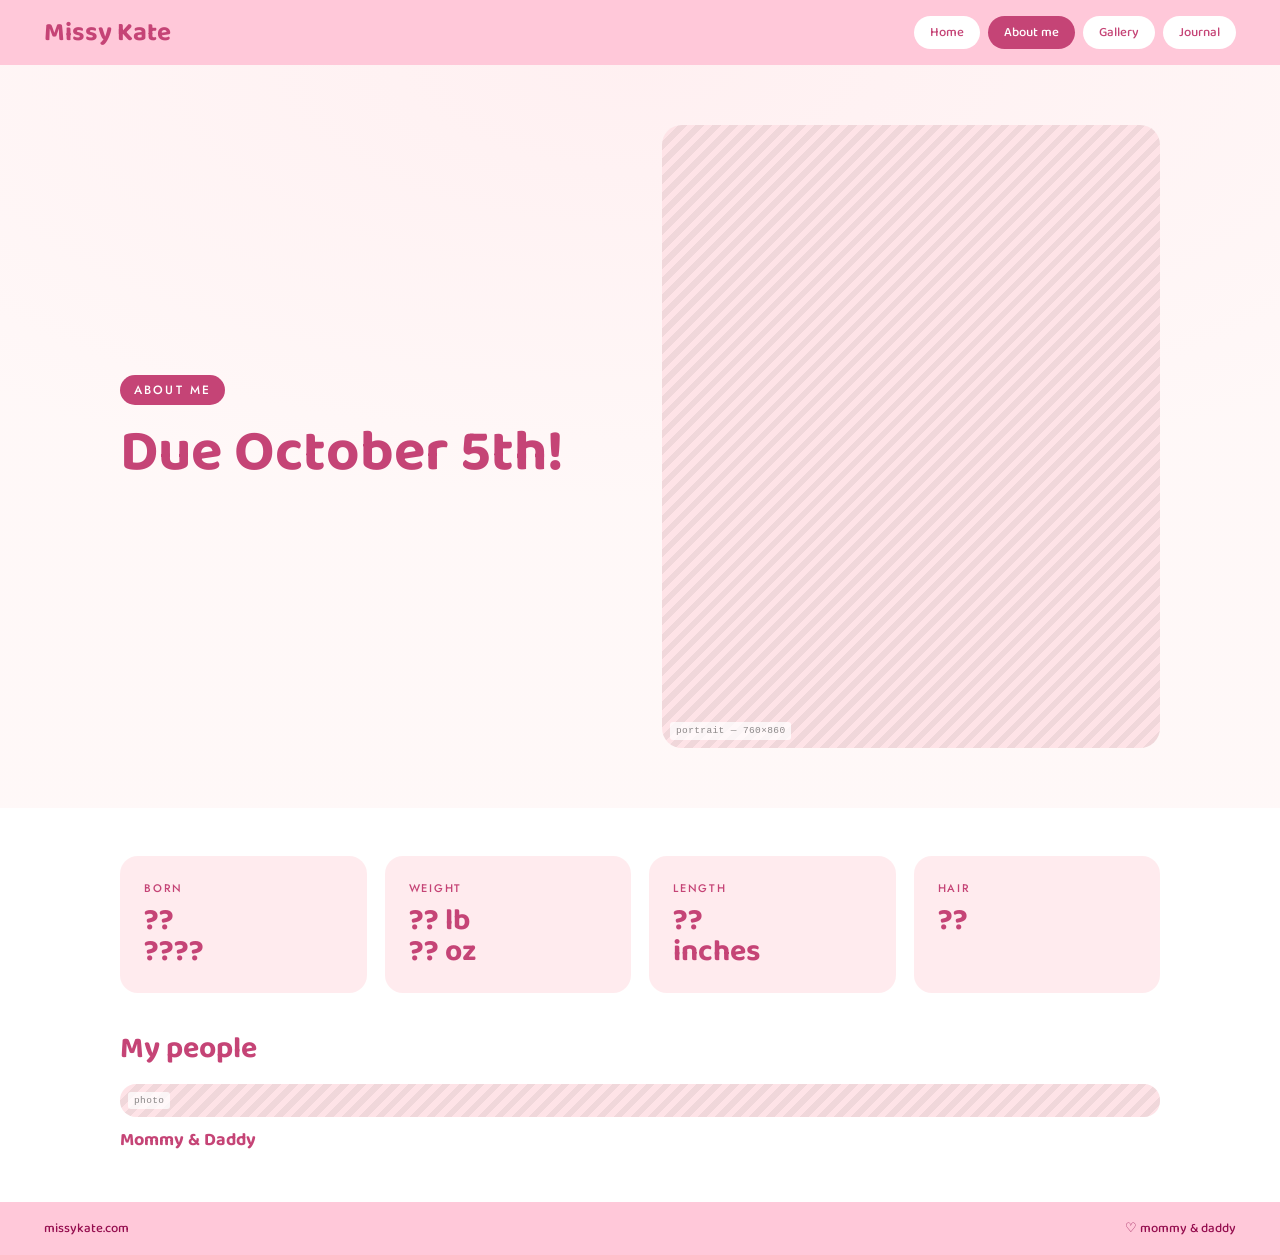
==== about.html @ 22449dd8 "Site upload" ====
<!DOCTYPE html>
<html lang="en">
<head>
<meta charset="utf-8">
<meta name="viewport" content="width=device-width,initial-scale=1">
<title>About me &middot; Missy Kate</title>
<meta name="description" content="Who is Missy Kate?">
<meta name="robots" content="noindex">
<link rel="preconnect" href="https://fonts.googleapis.com">
<link rel="preconnect" href="https://fonts.gstatic.com" crossorigin>
<link href="https://fonts.googleapis.com/css2?family=Baloo+2:wght@500;700&family=Jost:wght@300;400;500&display=swap" rel="stylesheet">
<link rel="stylesheet" href="styles.css">
</head>
<body>
<header class="bar">
<a class="wordmark" href="index.html">Missy Kate</a>
<nav><ul class="nav">
<li><a href="index.html">Home</a></li>
<li><a href="about.html" aria-current="page">About me</a></li>
<li><a href="gallery.html">Gallery</a></li>
<li><a href="journal.html">Journal</a></li>
</ul></nav>
</header>

<section class="wash">
<div class="wrap split">
<div>
<p class="eyebrow">about me</p>
<h1 class="page" style="margin-top:18px">Due October 5th!</h1>
<p class="lede" style="margin-bottom:14px"></p>
<p class="lede"></p>
</div>
<div class="photo lift"><span>portrait &mdash; 760&times;860</span></div>
</div>
</section>

<section class="white">
<div class="wrap stack">
<dl class="stats" style="margin:0">
<div class="stat"><dt>Born</dt><dd>??<br>????</dd></div>
<div class="stat"><dt>Weight</dt><dd>?? lb<br>?? oz</dd></div>
<div class="stat"><dt>Length</dt><dd>??<br>inches</dd></div>
<div class="stat"><dt>Hair</dt><dd>??<br></dd></div>
</dl>
<div class="two">
<div>
<!---
<h2>Things I like</h2>
<ol class="likes">
<li><b>01</b>Being held, by anyone, at all times</li>
<li><b>02</b>Milk, urgently and often</li>
<li><b>03</b>The ceiling fan</li>
<li><b>04</b>Sleeping everywhere except the cot</li>
</ol>
</div> -->
<div>
<h2>My people</h2>
<div class="two" style="margin-top:18px;gap:16px">
<div><div class="photo lift"><span>photo</span></div><h3 style="margin-top:9px;font-size:18px">Mommy &amp; Daddy</h3></div>
<!---<div><div class="photo lift"><span>photo</span></div><h3 style="margin-top:9px;font-size:18px">Grandparents</h3></div> -->
</div>
</div>
</div>
</div>
</section>
<footer class="bar">
<span>missykate.com</span>
<span>&#9825; mommy &amp; daddy</span>
</footer>
</body>
</html>
---- styles.css ----
:root{
  --pink:oklch(.89 .07 0);
  --berry:oklch(.58 .17 0);
  --ink:oklch(.58 .17 0);
  --body:oklch(.44 .03 6);
  --muted:oklch(.58 .17 0);
  --wash:oklch(.97 .02 12);
  --paper:oklch(.985 .008 20);
  --line:oklch(.93 .015 6);
  --card:oklch(.96 .028 8);
  --pad:clamp(20px,5vw,44px);
}
*{box-sizing:border-box}
html{-webkit-text-size-adjust:100%}
body{margin:0;background:var(--paper);color:var(--body);font-family:Jost,system-ui,-apple-system,sans-serif;font-weight:300}
img{display:block;max-width:100%;height:auto}
a{color:var(--berry);text-decoration:none}
a:hover{color:oklch(.45 .16 0)}
h1,h2,h3{font-family:'Baloo 2',system-ui,sans-serif;font-weight:700;color:var(--ink);margin:0}
p{margin:0;text-wrap:pretty}

/* chrome */
.bar{background:var(--pink);padding:16px var(--pad);display:flex;flex-wrap:wrap;gap:14px;align-items:center;justify-content:space-between}
.wordmark{font-family:'Baloo 2',sans-serif;font-weight:700;font-size:clamp(20px,3.4vw,26px);line-height:1;color:var(--berry)}
.nav{display:flex;flex-wrap:wrap;gap:8px;list-style:none;margin:0;padding:0}
.nav a{display:block;font-family:'Baloo 2',sans-serif;font-weight:500;font-size:13px;line-height:1;color:var(--berry);background:#fff;padding:10px 16px;border-radius:999px;transition:background .25s}
.nav a:hover{background:#fff;color:var(--ink)}
.nav a[aria-current=page]{background:var(--berry);color:#fff}
footer.bar{color:oklch(.44 .17 0);font-family:'Baloo 2',sans-serif;font-weight:500;font-size:13px;margin-top:0}
footer.bar a{color:oklch(.44 .17 0);text-decoration:underline}

/* sections */
.wash{background:radial-gradient(120% 90% at 50% 0%,var(--wash) 0%,var(--paper) 65%);padding:clamp(32px,6vw,60px) var(--pad)}
.white{background:#fff;padding:clamp(32px,6vw,48px) var(--pad)}
.wrap{max-width:1040px;margin:0 auto}
.center{text-align:center}
.eyebrow{display:inline-block;font-size:12px;font-weight:500;letter-spacing:.18em;text-transform:uppercase;color:#fff;background:var(--berry);padding:6px 14px;border-radius:999px}
h1.big{font-size:clamp(38px,7vw,78px);line-height:1.02;margin:20px 0 12px;color:var(--berry)}
h1.page{font-size:clamp(34px,6vw,58px);line-height:1.04;margin:0 0 10px}
h2{font-size:clamp(24px,3.4vw,30px);line-height:1.1}
.lede{max-width:520px;font-size:clamp(15px,1.7vw,17px);line-height:1.7;color:var(--body)}
.center .lede{margin-inline:auto}

/* buttons */
.btns{display:flex;flex-wrap:wrap;gap:12px;margin-top:26px}
.center .btns{justify-content:center}
.btn{display:inline-block;font-family:'Baloo 2',sans-serif;font-weight:500;font-size:14px;line-height:1;padding:14px 24px;border-radius:999px;transition:transform .3s cubic-bezier(.2,.8,.2,1),box-shadow .3s}
.btn:hover{transform:translateY(-3px);box-shadow:0 10px 22px rgba(120,40,60,.16)}
.btn-solid{background:var(--berry);color:#fff}
.btn-solid:hover{color:#fff}
.btn-ghost{background:#fff;color:var(--berry);border:1.5px solid oklch(.86 .05 6)}

/* chips */
.chips{display:flex;flex-wrap:wrap;gap:10px;margin-top:24px}
.center .chips{justify-content:center}
.chip{font-family:'Baloo 2',sans-serif;font-weight:500;font-size:13px;line-height:1;padding:10px 18px;border-radius:999px;background:#fff;color:var(--berry);border:1.5px solid oklch(.88 .05 6)}
.chip[aria-current=true]{background:var(--berry);color:#fff;border-color:var(--berry)}

/* photo slots */
.photo{position:relative;overflow:hidden;border-radius:16px;background-color:oklch(.94 .03 8);background-image:repeating-linear-gradient(135deg,rgba(0,0,0,.055) 0 6px,transparent 6px 12px);display:flex;align-items:flex-end}
.photo span{font:500 9.5px/1.2 ui-monospace,Menlo,monospace;letter-spacing:.04em;color:rgba(0,0,0,.45);background:rgba(255,255,255,.75);padding:3px 6px;margin:8px;border-radius:3px}
.photo img{position:absolute;inset:0;width:100%;height:100%;object-fit:cover}
.photo.has-img span{display:none}
.hero-photo{margin-top:clamp(24px,4vw,40px);aspect-ratio:2/1;border-radius:18px}
.lift{transition:transform .35s cubic-bezier(.2,.8,.2,1),box-shadow .35s}
.lift:hover{transform:translateY(-5px);box-shadow:0 14px 30px rgba(120,40,60,.16)}

/* grids */
.trio{display:grid;grid-template-columns:repeat(auto-fit,minmax(240px,1fr));gap:26px}
.trio .photo{aspect-ratio:3/2}
.tag{display:inline-block;margin-top:14px;font-size:11px;font-weight:500;letter-spacing:.16em;text-transform:uppercase;color:var(--muted);background:oklch(.95 .03 8);padding:5px 11px;border-radius:999px}
.trio h3{margin-top:9px;font-size:clamp(20px,2.4vw,26px);line-height:1.15}

.gal{display:grid;grid-template-columns:repeat(auto-fit,minmax(min(100%,260px),1fr));gap:18px}
.gal .photo{aspect-ratio:1}
.gal .tall{aspect-ratio:4/5}
.gal .wide{aspect-ratio:16/9}

.stats{display:grid;grid-template-columns:repeat(auto-fit,minmax(150px,1fr));gap:18px}
.stat{background:var(--card);border-radius:18px;padding:24px}
.stat dt{font-size:11px;font-weight:500;letter-spacing:.16em;text-transform:uppercase;color:var(--muted)}
.stat dd{margin:10px 0 0;font-family:'Baloo 2',sans-serif;font-weight:700;font-size:clamp(24px,3vw,30px);line-height:1.05;color:var(--ink)}

.two{display:grid;grid-template-columns:repeat(auto-fit,minmax(min(100%,300px),1fr));gap:clamp(28px,4vw,44px)}
.split{display:grid;grid-template-columns:repeat(auto-fit,minmax(min(100%,300px),1fr));gap:clamp(28px,4vw,44px);align-items:center}
.split .photo{aspect-ratio:4/5;border-radius:20px}

.likes{list-style:none;margin:18px 0 0;padding:0}
.likes li{display:flex;gap:14px;padding:13px 0;border-top:1px solid var(--line);font-size:16px;line-height:1.4}
.likes li:last-child{border-bottom:1px solid var(--line)}
.likes b{flex:none;width:26px;font-family:Jost,sans-serif;font-weight:500;font-size:13px;color:var(--berry)}

/* journal */
.feature{display:grid;grid-template-columns:repeat(auto-fit,minmax(min(100%,340px),1fr));gap:clamp(20px,3vw,30px);background:#fff;border-radius:22px;padding:clamp(16px,2.2vw,22px);box-shadow:0 8px 24px rgba(120,40,60,.07);align-items:center}
.feature .photo{aspect-ratio:3/2}
.meta{display:flex;flex-wrap:wrap;gap:10px;align-items:center;font-size:13px;letter-spacing:.06em;color:var(--berry)}
.pill{font-size:11px;font-weight:500;letter-spacing:.16em;text-transform:uppercase;color:#fff;background:var(--berry);padding:5px 12px;border-radius:999px}
.feature h2{margin:14px 0 12px;font-size:clamp(26px,4vw,38px);line-height:1.1}
.entries{display:grid;grid-template-columns:repeat(auto-fit,minmax(min(100%,280px),1fr));gap:22px}
.entry{background:oklch(.975 .018 8);border-radius:18px;overflow:hidden;display:block;color:inherit}
.entry .photo{border-radius:0;aspect-ratio:16/10}
.entry .txt{padding:18px}
.entry .date{font-size:12px;letter-spacing:.14em;text-transform:uppercase;color:var(--berry)}
.entry h3{margin:9px 0 0;font-size:22px;line-height:1.2}
.entry p{margin-top:9px;font-size:14.5px;line-height:1.6}
.stack{display:flex;flex-direction:column;gap:clamp(24px,4vw,40px)}
.rule{display:flex;align-items:center;gap:14px;margin-bottom:18px}
.rule span{font-size:12px;font-weight:500;letter-spacing:.24em;text-transform:uppercase;color:var(--berry)}
.rule i{flex:1;height:1px;background:var(--line)}
article.post{max-width:680px;margin:0 auto}
article.post p{font-size:clamp(16px,1.8vw,17px);line-height:1.8;margin-bottom:18px}
article.post .photo{aspect-ratio:3/2;margin:26px 0}
blockquote{margin:26px 0;padding-left:18px;border-left:2px solid var(--pink);font-size:16px;line-height:1.7;color:var(--body)}
.skip{position:absolute;left:-9999px}
.skip:focus{position:static;display:inline-block;padding:8px}
@media (prefers-reduced-motion:reduce){*{transition:none!important;animation:none!important}}
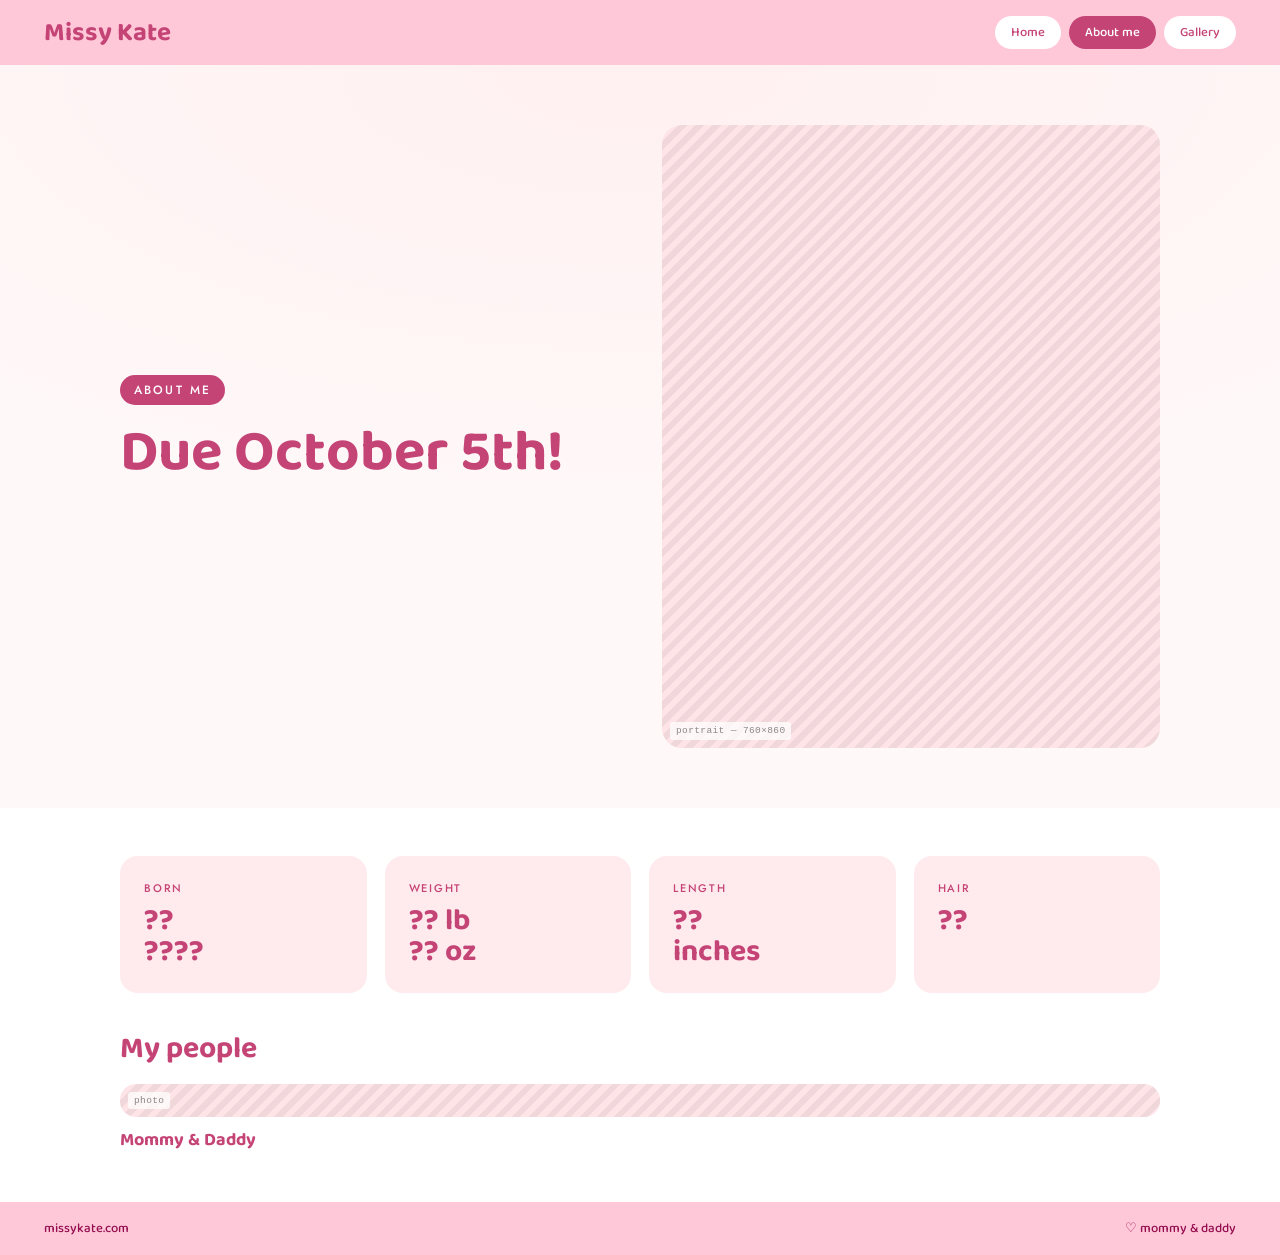
==== commit 2fba8e3f: "Comment out Journal link in about.html Comment out the Journal link in the navigation menu." ====
--- a/about.html
+++ b/about.html
@@ -9,6 +9,9 @@
 <link rel="preconnect" href="https://fonts.googleapis.com">
 <link rel="preconnect" href="https://fonts.gstatic.com" crossorigin>
 <link href="https://fonts.googleapis.com/css2?family=Baloo+2:wght@500;700&family=Jost:wght@300;400;500&display=swap" rel="stylesheet">
+<link rel="icon" type="image/png" sizes="32x32" href="favicon-32x32.png">
+<link rel="icon" type="image/png" sizes="192x192" href="favicon-192x192.png">
+<link rel="apple-touch-icon" href="apple-touch-icon.png">
 <link rel="stylesheet" href="styles.css">
 </head>
 <body>
@@ -18,7 +21,7 @@
 <li><a href="index.html">Home</a></li>
 <li><a href="about.html" aria-current="page">About me</a></li>
 <li><a href="gallery.html">Gallery</a></li>
-<li><a href="journal.html">Journal</a></li>
+<!---<li><a href="journal.html">Journal</a></li>--->
 </ul></nav>
 </header>
 
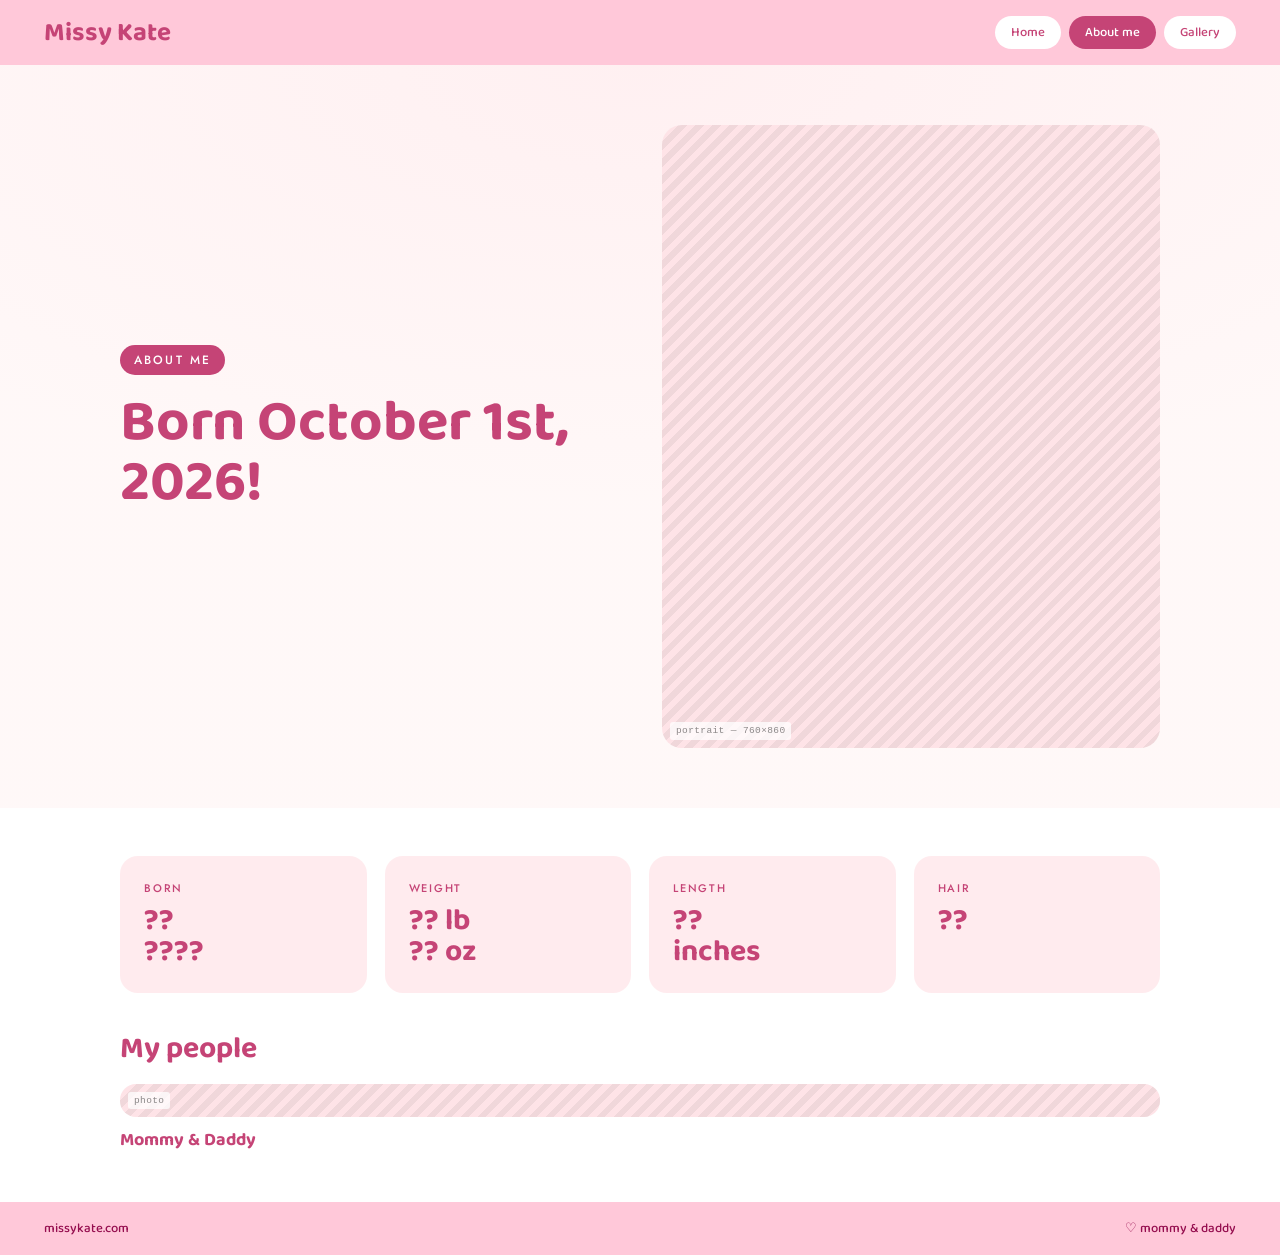
==== commit ac7c4d92: "Update heading with new birth date" ====
--- a/about.html
+++ b/about.html
@@ -29,7 +29,7 @@
 <div class="wrap split">
 <div>
 <p class="eyebrow">about me</p>
-<h1 class="page" style="margin-top:18px">Due October 5th!</h1>
+<h1 class="page" style="margin-top:18px">Born October 1st, 2026!</h1>
 <p class="lede" style="margin-bottom:14px"></p>
 <p class="lede"></p>
 </div>
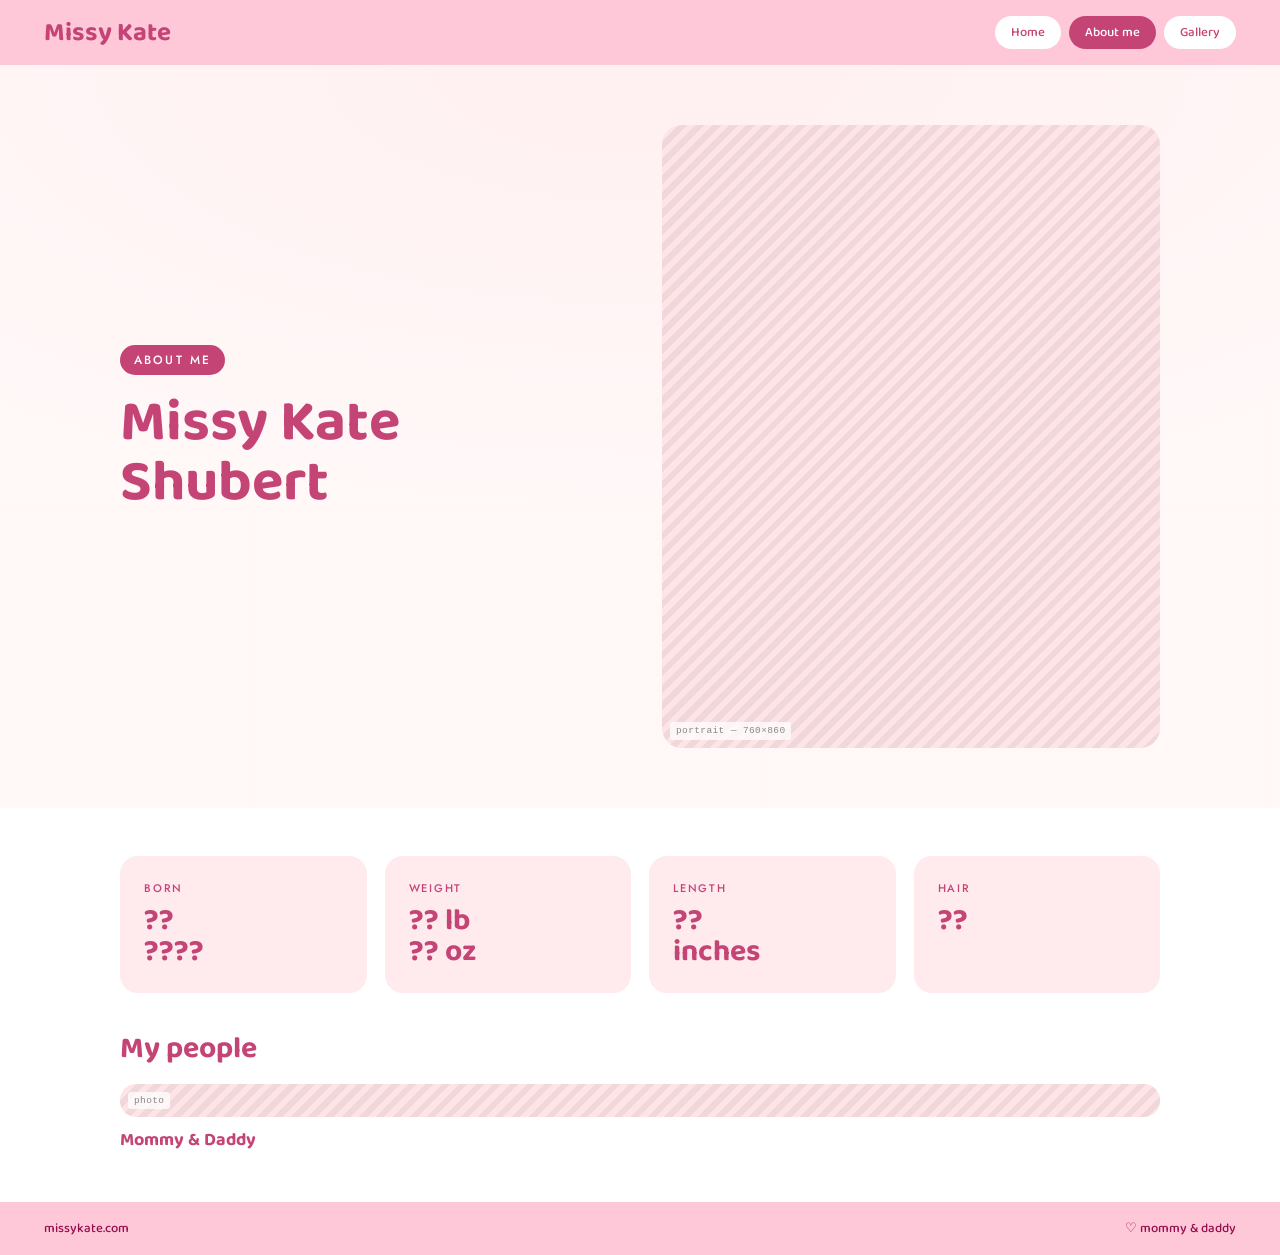
==== commit 407d65ec: "Update heading in about.html" ====
--- a/about.html
+++ b/about.html
@@ -29,7 +29,7 @@
 <div class="wrap split">
 <div>
 <p class="eyebrow">about me</p>
-<h1 class="page" style="margin-top:18px">Born October 1st, 2026!</h1>
+<h1 class="page" style="margin-top:18px">Missy Kate Shubert</h1>
 <p class="lede" style="margin-bottom:14px"></p>
 <p class="lede"></p>
 </div>
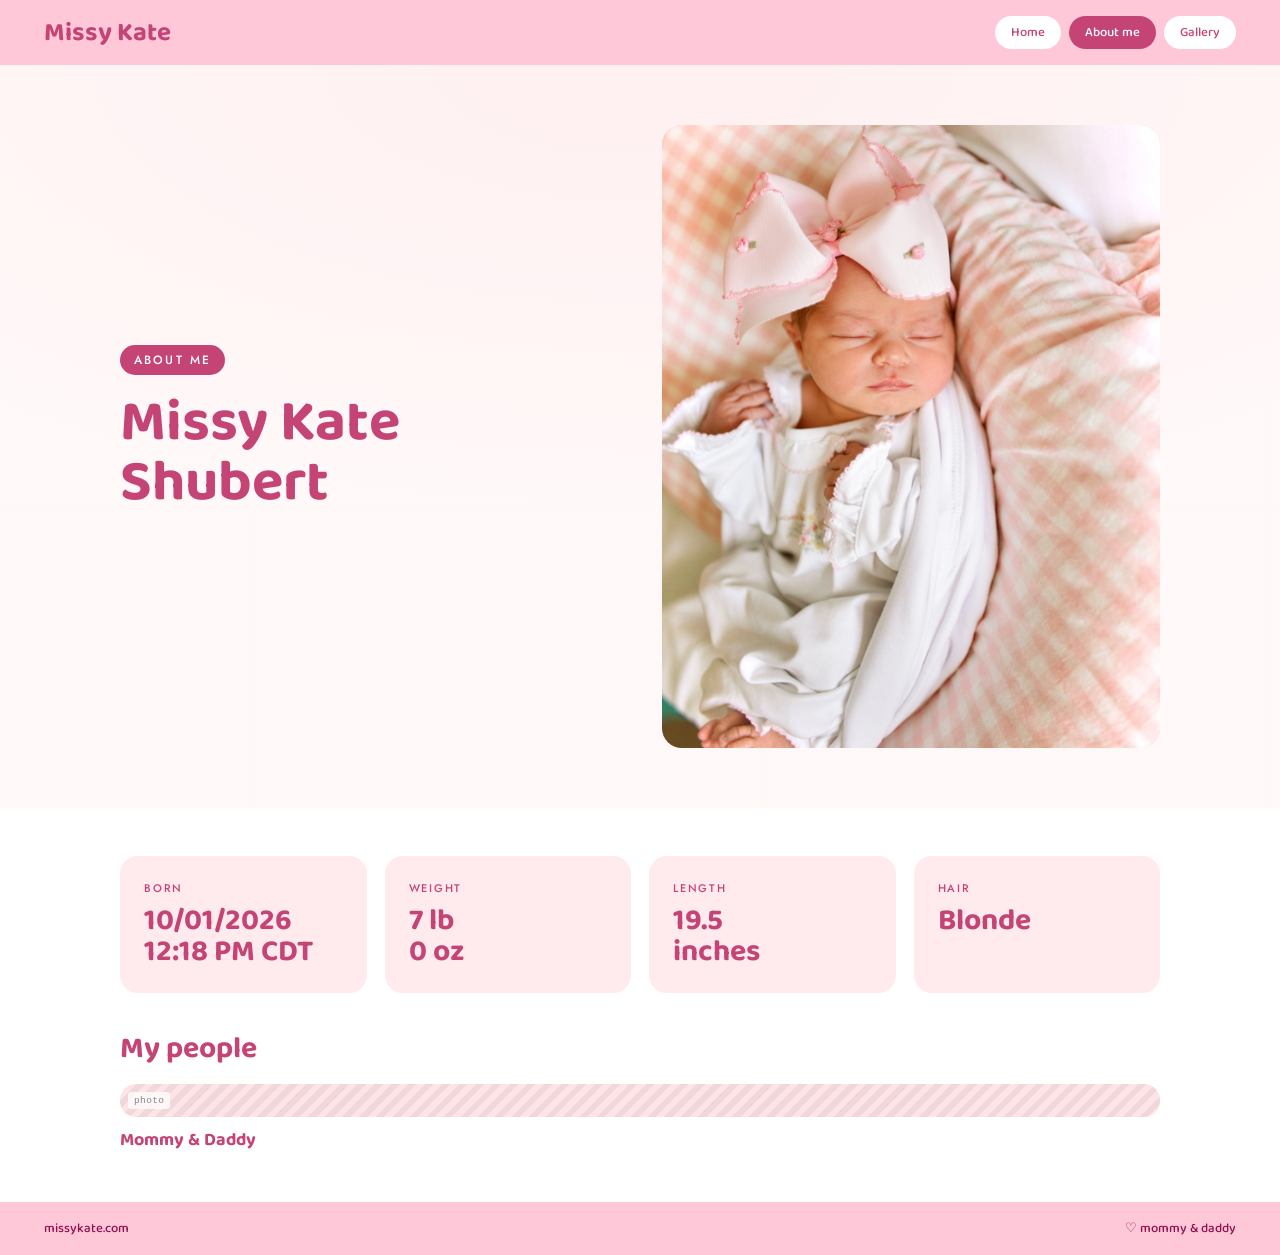
==== commit 1121b31b: "Update personal information in about.html" ====
--- a/about.html
+++ b/about.html
@@ -33,17 +33,17 @@
 <p class="lede" style="margin-bottom:14px"></p>
 <p class="lede"></p>
 </div>
-<div class="photo lift"><span>portrait &mdash; 760&times;860</span></div>
+<div class="photo lift has-img"><img src="photos/about.JPEG"></div>
 </div>
 </section>
 
 <section class="white">
 <div class="wrap stack">
 <dl class="stats" style="margin:0">
-<div class="stat"><dt>Born</dt><dd>??<br>????</dd></div>
-<div class="stat"><dt>Weight</dt><dd>?? lb<br>?? oz</dd></div>
-<div class="stat"><dt>Length</dt><dd>??<br>inches</dd></div>
-<div class="stat"><dt>Hair</dt><dd>??<br></dd></div>
+<div class="stat"><dt>Born</dt><dd>10/01/2026<br>12:18 PM CDT</dd></div>
+<div class="stat"><dt>Weight</dt><dd>7 lb<br>0 oz</dd></div>
+<div class="stat"><dt>Length</dt><dd>19.5<br>inches</dd></div>
+<div class="stat"><dt>Hair</dt><dd>Blonde<br></dd></div>
 </dl>
 <div class="two">
 <div>
